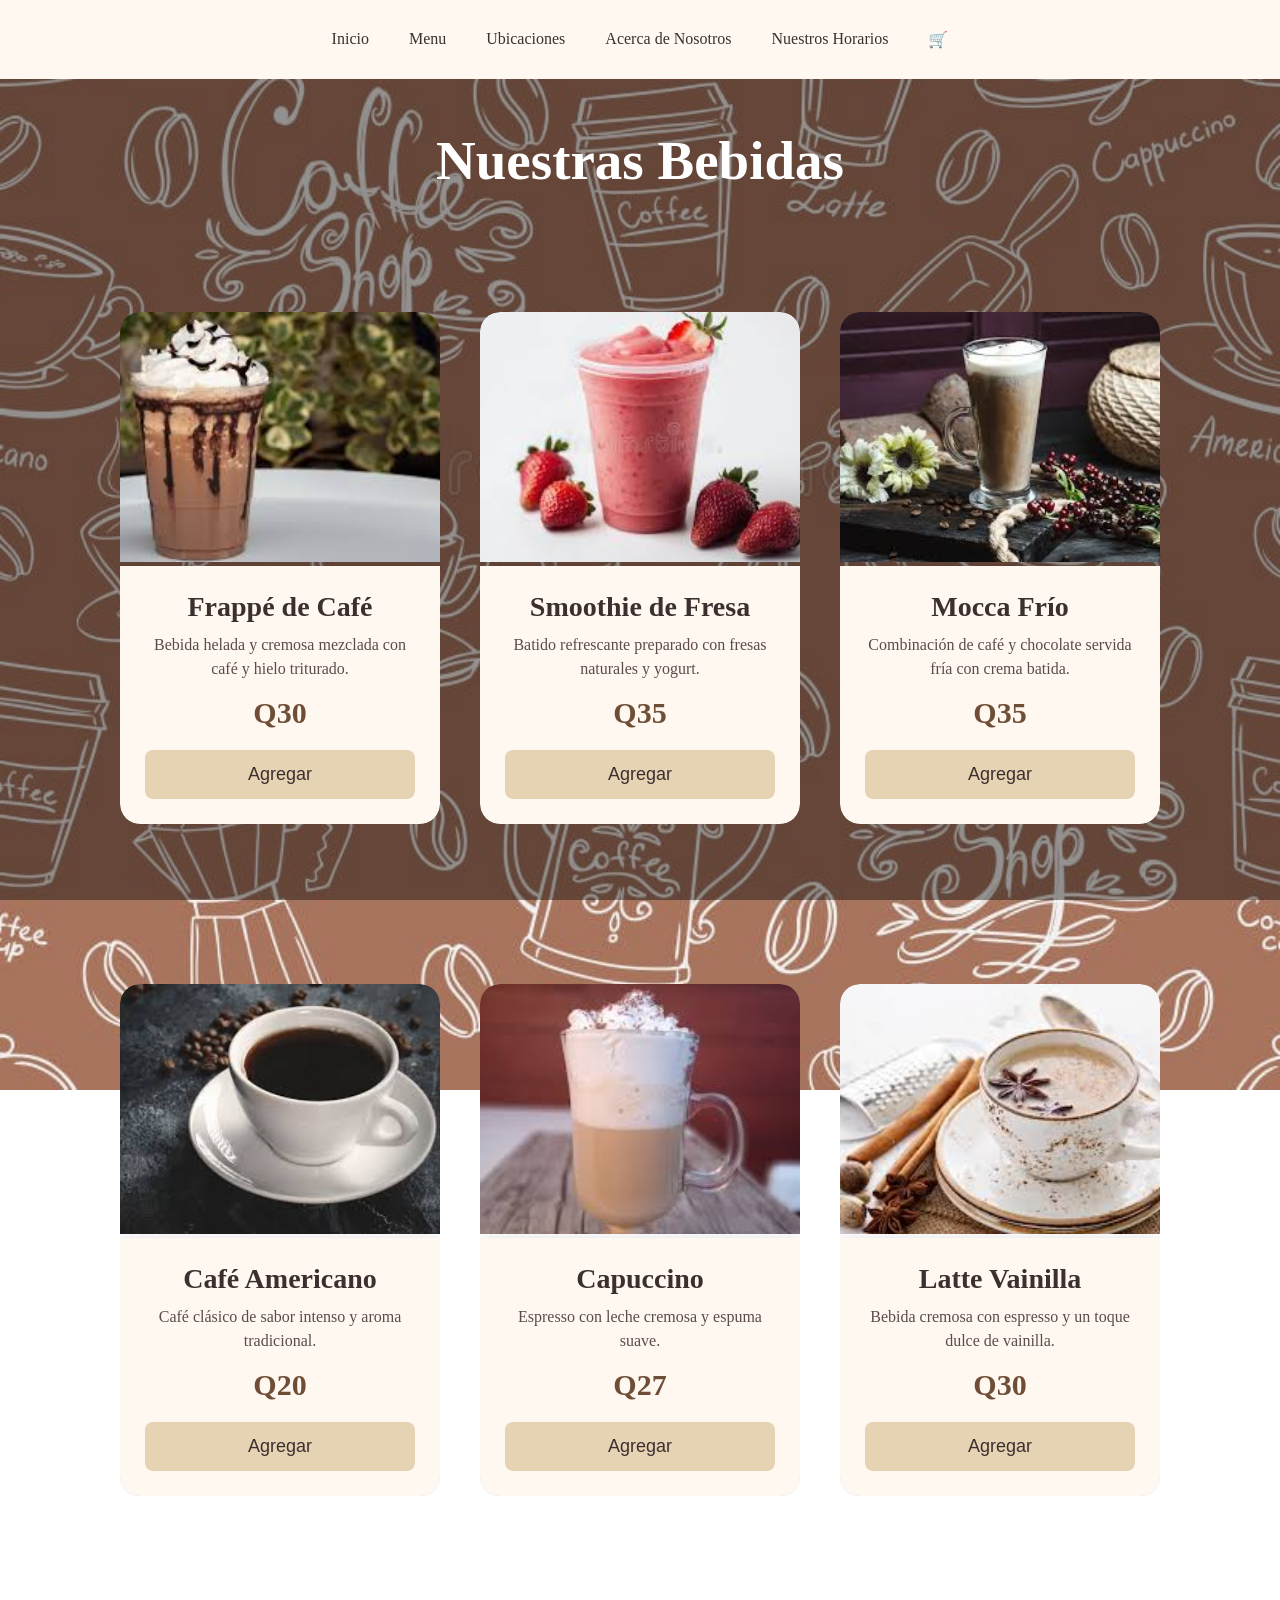
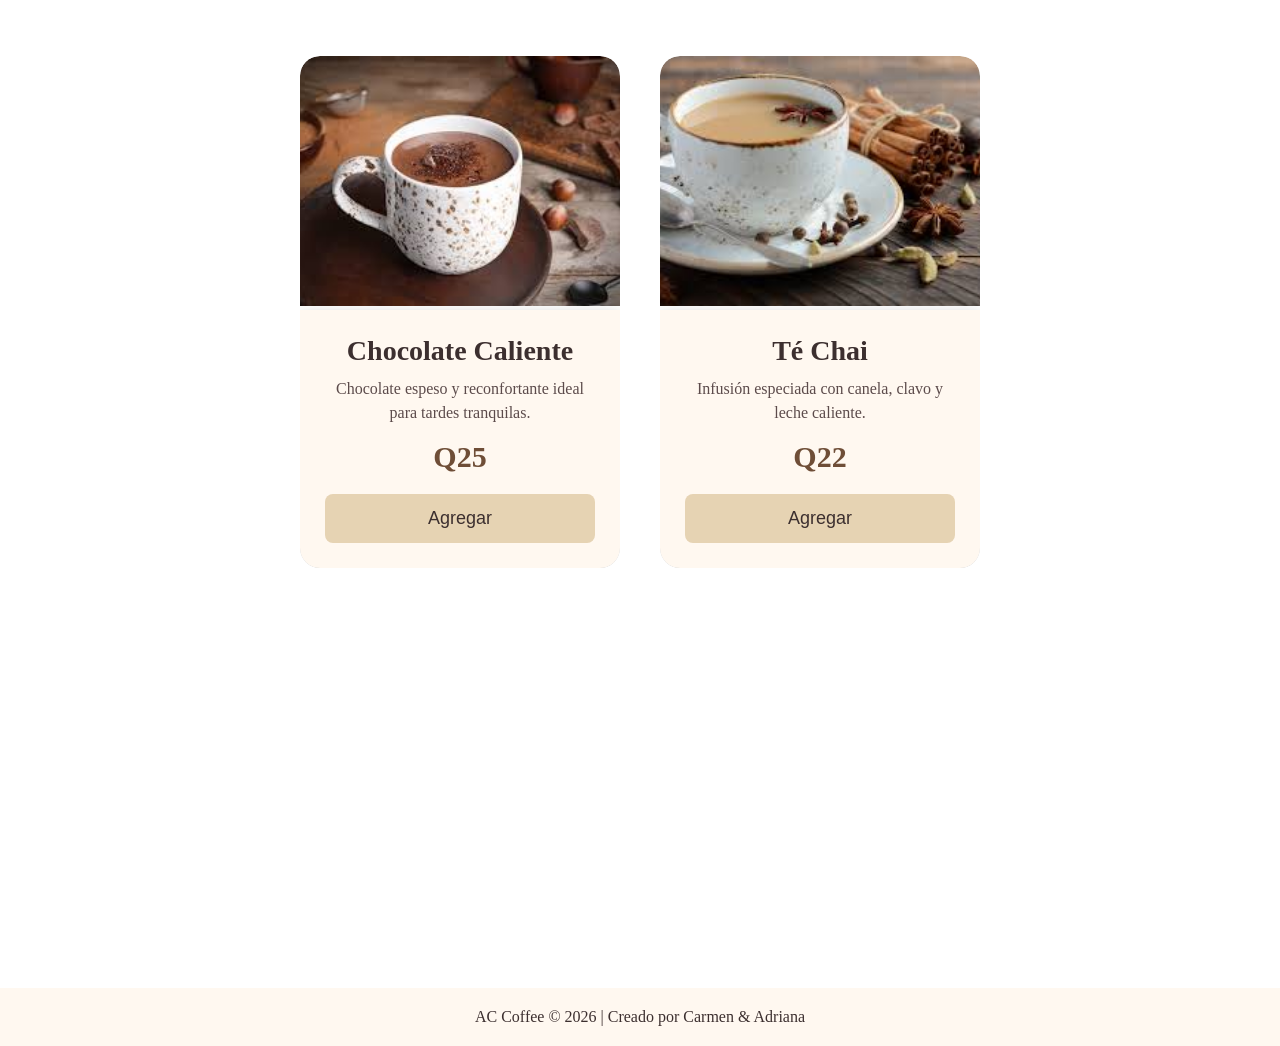
==== Bebidas.html @ 3161b87b "Update Bebidas.html" ====
<!DOCTYPE html>
<html lang="es">

<head>
    <meta charset="UTF-8">
    <meta name="viewport" content="width=device-width, initial-scale=1.0">
    <title>AC Coffee | Bebidas</title>

    <link rel="stylesheet" href="style.css">
</head>

<body>
    <nav class="navbar">
        <button class="hamburger" onclick="toggleMenu()">
            <span class="bar"></span> 
            <span class="bar"></span>   
            <span class="bar"></span>
        </button>
        <ul class="nav">
        <li><a href="index.html">Inicio</a></li>

            <li>
                <a href="#">Menu</a>
                <ul>
                    <li><a href="Bebidas.html">Bebidas</a></li>
                    <li><a href="Postres.html">Panadería y Postres</a></li>
                    <li><a href="Comidas.html">Comidas</a></li>
                </ul>
            </li>
            <li><a href="ubicaciones.html">Ubicaciones</a></li>
            <li><a href="info.html">Acerca de Nosotros</a></li>
            <li><a href="info.html">Nuestros Horarios</a></li>
            <li><a href="carrito.html">🛒</a></li>

        </ul>
    </nav>
    <h1 class="titulo-menu">Nuestras Bebidas</h1>
    <section class="productos">
        <div class="card">
            <img src="frappe.jpg" alt="">
            <div class="info">
                <h2>Frappé de Café</h2>
                <p>Bebida helada y cremosa mezclada con café y hielo triturado.</p>
                <span class="precio">Q30</span>
                <button onclick="agregarCarrito(
                'Frappé de Café',
                30,
                'frappe.jpg'
                )">
                Agregar
                </button>

            </div>
        </div>

        <div class="card">
            <img src="smoothie.jpg" alt="">
            <div class="info">
                <h2>Smoothie de Fresa</h2>
                <p>Batido refrescante preparado con fresas naturales y yogurt.</p>
                <span class="precio">Q35</span>

                <button onclick="agregarCarrito(
                'Smoothie de Fresa',
                35,
                'smoothie.jpg'
                )">
                Agregar
                </button>

            </div>
        </div>

        <div class="card">
            <img src="mocca.jpg" alt="">
            <div class="info">
                <h2>Mocca Frío</h2>
                <p>Combinación de café y chocolate servida fría con crema batida.</p>
                <span class="precio">Q35</span>

                <button onclick="agregarCarrito(
                'Mocha Frío',
                35,
                'mocca.jpg'
                )">
                Agregar
                </button>

            </div>
        </div>

        <div class="card">
            <img src="americano.jpg" alt="">
            <div class="info">
                <h2>Café Americano</h2>
                <p>Café clásico de sabor intenso y aroma tradicional.</p>
                <span class="precio">Q20</span>

                <button onclick="agregarCarrito(
                'Café Americano',
                20,
                'americano.jpg'
                )">
                Agregar
                </button>

            </div>
        </div>

        <div class="card">
            <img src="capuccino.jpg" alt="">
            <div class="info">
                <h2>Capuccino</h2>
                <p>Espresso con leche cremosa y espuma suave.</p>
                <span class="precio">Q27</span>

                <button onclick="agregarCarrito(
                'Capuccino',
                27,
                'capuccino.jpg'
                )">
                Agregar
                </button>

            </div>
        </div>

        <div class="card">
            <img src="latte.jpg" alt="">
            <div class="info">
                <h2>Latte Vainilla</h2>
                <p>Bebida cremosa con espresso y un toque dulce de vainilla.</p>
                <span class="precio">Q30</span>

                <button onclick="agregarCarrito(
                'Latte Vainilla',
                30,
                'latte.jpg'
                )">
                Agregar
                </button>

            </div>
        </div>

        <div class="card">
            <img src="chocolate.jpg" alt="">
            <div class="info">
                <h2>Chocolate Caliente</h2>
                <p>Chocolate espeso y reconfortante ideal para tardes tranquilas.</p>
                <span class="precio">Q25</span>

                <button onclick="agregarCarrito(
                'Chocolate Caliente',
                25,
                'chocolate.jpg'
                )">
                Agregar
                </button>

            </div>
        </div>

        <div class="card">
            <img src="chai.jpg" alt="">
            <div class="info">
                <h2>Té Chai</h2>
                <p>Infusión especiada con canela, clavo y leche caliente.</p>
                <span class="precio">Q22</span>

                <button onclick="agregarCarrito(
                'Té Chai',
                22,
                'chai.jpg'
                )">
                Agregar
                </button>

            </div>
        </div>

    </section>
<script>

function toggleMenu(){

    document.querySelector(".nav")
    .classList.toggle("active");
}

</script>
    <footer>
        <p>AC Coffee © 2026 | Creado por Carmen & Adriana</p>
    </footer>

    <script src="carrito.html"></script>

</body>

</html>
---- style.css ----
* {
    margin: 0;
    padding: 0;
    box-sizing: border-box;
}

body{
    background-image: linear-gradient(#00000066,
    #00000066),
    url("fondo999");

    background-size: cover;
    background-position: center;
    background-repeat: no-repeat;
    background-attachment: fixed;
}

.navbar{
    background-color: #FFF8F0 ;
    width: 100%;
}
.nav > li {
    position:relative;
}   
.navbar ul{
    list-style-type: none;
    display: flex;
    justify-content: center;
    padding: 15px 0;
}

.navbar li a {
    display: block;
    color: #3C2F2F;
    text-align: center;
    padding: 15px 20px;
    text-decoration: none;
    transition: background-color 0.3s;
}

.navbar li a:hover {
    background-color: #E6D3B3;
    color: #3C2F2F;
    border-bottom: 2px solid #6F4E37;
}

.nav li  ul{
    display:none;
    position:absolute;
    top:100%;
    left:0;
    background-color:#FFF8F0;
    min-width:140px;
    padding:0;
}
.nav li ul li{
    width: 100%;
}

.nav li:hover > ul{
    display: block;   
}
.hamburger {
  display: none; 
  flex-direction: column;
  gap: 5px;
  background: none;
  border: none;
  cursor: pointer;
}

.bar {
  width: 25px;
  height: 3px;
  background: white;
  transition: 0.3s;
}


@media (max-width: 768px) {
  .hamburger {
    display: flex; 
  }
  
  .nav {
position: fixed;
top: 70px;
left: -100%;
flex-direction: column;
background-color: #FFF8F0;
width: 100%;
text-align: center;
transition: 0.3s;
padding: 2rem 0;
z-index: 999;
  }
  .nav.active{
        left: 0;
    }
    .nav li a{
    color: #3C2F2F;
}
    .nav li ul{
        display: block;
        position: static;
        background-color: #E6D3B3;
        width: 100%;
    }

    .nav li ul li a{
        padding-left: 40px;
        font-size: 16px;
    }

}
footer{
    background-color:#FFF8F0;
    color:#3C2F2F;
    text-align: center;
    padding: 20px;
    margin-top: 300px;
}

.hero{
    text-align: center;
    color: white;
    padding: 150px 20px;
}

.hero h1{
    font-size: 60px;
}

.hero p{
    font-size: 25px;
}

.nosotros{
    background-color: rgba(255, 248, 240, 0.92);
    width: 80%;
    margin: 60px auto;
    padding: 40px;
    border-radius: 20px;
    text-align: center;
    box-shadow: 0 5px 15px rgba(0,0,0,0.3);
}

.nosotros h1{
    color: #6F4E37;
    margin-bottom: 20px;
    font-size: 40px;
}

.nosotros p{
    color: #3C2F2F;
    font-size: 18px;
    line-height: 1.8;
    margin-bottom: 15px;
}

.redes{
    margin-top: 10px;
}

.redes a{
    color: #3C2F2F;
    text-decoration: none;
    margin: 10px;
    font-size: 18px;
}

.redes a:hover{
    color: #E6D3B3;
}
.titulo-menu{
    text-align: center;
    color: white;
    font-size: 55px;
    margin-top: 50px;
    margin-bottom: 120px;
}
.productos{
    display: flex;
    justify-content: center;
    gap: 40px;
    flex-wrap: wrap;
    width: 90%;
    margin: auto;
}
.card{
    width: 320px;
    margin-bottom: 120px;
}
.card img{
    width: 100%;
    height:220px;
    object-fit: cover;
    border-radius: 20px 20px 0 0;
    position: static;
}

.info{
    background-color: #FFF8F0;
    border-radius: 0 0 20px 20px;
    padding: 25px;
    text-align: center;
    box-shadow: 0 5px 15px rgba(0,0,0,0.25);
}
.info h2{
    color: #3C2F2F;
    margin-bottom: 10px;
    font-size: 28px;
}

.info p{
    color: #5C4B4B;
    margin-bottom: 15px;
    line-height: 1.5;
}
.precio{
    display: block;
    font-size: 30px;
    font-weight: bold;
    color: #6F4E37;
    margin-bottom: 20px;
}
.info button{
    width: 100%;
    border: none;
    border-radius: 8px;
    padding: 14px;
    background-color: #E6D3B3;
    color: #3C2F2F;
    font-size: 18px;
    cursor: pointer;
    transition: 0.3s;
}

.info button:hover{
    background-color: #d6b98d;
    transform: scale(1.03);
}
#carrito-contenedor{
    width: 80%;
    margin: auto;
}
.producto-carrito{
    background-color: #FFF8F0;
    display: flex;
    align-items: center;
    justify-content: space-between;
    padding: 20px;
    border-radius: 20px;
    margin-bottom: 30px;
}
.producto-carrito img{
    width: 120px;
}
.producto-carrito h2{
    color: #3C2F2F;
}
.producto-carrito p{
    font-size: 22px;
    color: #6F4E37;
}
.producto-carrito button{
    background-color: #c46b6b;
    color: white;
    border: none;
    padding: 12px 18px;
    border-radius: 10px;
    cursor: pointer;
}
#total{
    text-align: center;
    color: white;
    font-size: 40px;
    margin: 40px;
}
.vaciar-btn{
    background-color: #6F4E37;
    color: white;
    border: none;
    padding: 15px 30px;
    border-radius: 10px;
    font-size: 18px;
    cursor: pointer;
    margin-bottom: 50px;
}

.ubicaciones{
    padding: 60px;
    background-color: #FFF8F0;
    text-align: center;
}

.ubicaciones h2{
    font-size: 40px;
    margin-bottom: 40px;
    color: #3C2F2F;
}

.contenedor-ubicaciones{
    display: flex;
    justify-content: center;
    gap: 30px;
    flex-wrap: wrap;
}

.sucursal{
    background-color: white;
    padding: 25px;
    width: 280px;
    border-radius: 20px;
    box-shadow: 0px 4px 10px rgba(0,0,0,0.1);
    transition: 0.3s;
}

.sucursal:hover{
    transform: translateY(-10px);
}

.sucursal h3{
    color: #6F4E37;
    margin-bottom: 15px;
}

.sucursal p{
    color: #555;
    margin: 8px 0;
}

.horario{
    background-color: rgba(255, 248, 240, 0.92);
    width: 80%;
    margin: 60px auto;
    padding: 40px;
    border-radius: 20px;
    text-align: center;
    box-shadow: 0 5px 15px rgba(0,0,0,0.3);
}
.horario h1{
    color: #6F4E37;
    margin-bottom: 20px;
    font-size: 40px;
}

.horario p{
    color: #3C2F2F;
    font-size: 18px;
    line-height: 1.8;
    margin-bottom: 15px;
}

.tabla-horarios{
    max-width: 600px;
    margin: auto;
    background-color: white;
    padding: 30px;
    border-radius: 20px;
    box-shadow: 0px 4px 10px rgba(0,0,0,0.1);
}

.dia{
    display: flex;
    justify-content: space-between;
    padding: 15px 0;
    border-bottom: 1px solid #ddd;
    font-size: 18px;
    color: #555;
}

.dia:last-child{
    border-bottom: none;
}

.dia span:first-child{
    font-weight: bold;
    color: #6F4E37;
}

.trabajo{
    background-color: rgba(255, 248, 240, 0.92);
    width: 80%;
    margin: 60px auto;
    padding: 40px;
    border-radius: 20px;
    text-align: center;
    box-shadow: 0 5px 15px rgba(0,0,0,0.3);
}

.trabajo h2{
    color: #6F4E37;
    margin-bottom: 20px;
    font-size: 40px;
}

.trabajo p{
    color: #3C2F2F;
    font-size: 18px;
    line-height: 1.8;
    margin-bottom: 15px;
}

.trabajo form{
    width: 60%;
    margin: 50px auto 0 auto;
    background: rgba(255,255,255,0.85);
    padding: 40px;
    border-radius: 25px;
    box-shadow: 0px 8px 20px rgba(0,0,0,0.15);
    backdrop-filter: blur(5px);
}

.trabajo ul{
    list-style: none;
    padding: 0;
}

.trabajo li{
    margin: 20px 0;
    text-align: left;
}

.trabajo label{
    display: block;
    margin-bottom: 10px;
    color: #6F4E37;
    font-weight: bold;
    font-size: 18px;
}

.trabajo input,
.trabajo textarea{
    width: 100%;
    padding: 15px;
    border: 1px solid #d6c5b8;
    border-radius: 15px;
    font-size: 16px;
    background-color: #f8f5f2;
}

.trabajo textarea{
    height: 120px;
    resize: none;
}

.trabajo input[type="submit"]{
    background-color: #6F4E37;
    color: white;
    border: none;
    cursor: pointer;
    transition: 0.3s;
    font-size: 18px;
    font-weight: bold;
}

.trabajo input[type="submit"]:hover{
    background-color: #4B3225;
    transform: scale(1.03);
}
.container {
  width: 90%;
  max-width: 1200px;
  margin: 0 auto; 
}
img {
  max-width: 100%;
  height: auto;
}
@media (max-width: 768px){

    .navbar{
        padding: 10px 0;
        background-color: #FFF8F0
    }

    .navbar li a{

        font-size: 18px;
        padding: 18px 20px;
        color: #6F4E37;
    }

    .hamburger{
        padding: 15px 20px;
    }

    .bar{
        width: 30px;
        height: 4px;
        color: #6F4E37;
        background-color:#6F4E37;
    }
}
.pago-container{
    width: 80%;
    margin: 50px auto;
    background-color: #FFF8F0;
    padding: 30px;
    border-radius: 20px;
    text-align: center;
    box-shadow: 0 5px 15px rgba(0,0,0,0.25);
}

.pago-container{
    width: 80%;
    margin: 50px auto;
    background: #FFF8F0;
    padding: 30px;
    border-radius: 20px;
    text-align: center;
}

.pago-container h2{
    color: #6F4E37;
    margin-bottom: 20px;
}

.form-pago{
    display: flex;
    flex-direction: column;
    gap: 15px;
}

.form-pago input,
.form-pago select{
    padding: 15px;
    border: 1px solid #d6c5b8;
    border-radius: 10px;
    font-size: 16px;
}

.form-pago button{
    background: #6F4E37;
    color: white;
    border: none;
    padding: 15px;
    border-radius: 10px;
    cursor: pointer;
    font-size: 18px;
}

.form-pago button:hover{
    background: #4B3225;
}
.pago-container{
    width: 80%;
    margin: 50px auto;
    background-color: rgba(255,248,240,0.95);
    padding: 40px;
    border-radius: 20px;
    box-shadow: 0 5px 15px rgba(0,0,0,0.25);
}

.pago-container h2{
    text-align: center;
    color: #6F4E37;
    margin-bottom: 25px;
}

.form-pago{
    display: flex;
    flex-direction: column;
    gap: 15px;
}

.form-pago input,
.form-pago select{
    padding: 15px;
    border: 1px solid #d6c5b8;
    border-radius: 10px;
    font-size: 16px;
    background-color: white;
}

.form-pago button{
    margin-top: 10px;
}
.modal{
    display:none;
    position:fixed;
    z-index:9999;
    left:0;
    top:0;
    width:100%;
    height:100%;
    background:rgba(0,0,0,0.7);
}

.modal-contenido{
    background:#FFF8F0;
    width:90%;
    max-width:550px;
    margin:50px auto;
    padding:30px;
    border-radius:20px;
    position:relative;
    box-shadow:0 5px 20px rgba(0,0,0,0.3);
}

.cerrar{
    position:absolute;
    right:20px;
    top:10px;
    font-size:35px;
    cursor:pointer;
    color:#6F4E37;
}

.modal h2{
    text-align:center;
    color:#6F4E37;
    margin-bottom:25px;
}

.modal form{
    display:flex;
    flex-direction:column;
    gap:15px;
}

.modal input,
.modal select{
    padding:14px;
    border:1px solid #d6c5b8;
    border-radius:10px;
    font-size:16px;
    background:white;
}

.fila{
    display:flex;
    gap:10px;
}

.modal button{
    background:#6F4E37;
    color:white;
    border:none;
    padding:15px;
    border-radius:10px;
    font-size:18px;
    cursor:pointer;
}

.modal button:hover{
    background:#4B3225;
}

.btn-dark{
    background-color: #5D4037;
    border: none;
    border-radius: 30px;
    padding: 10px 25px;
    transition: .3s;
}

.btn-dark:hover{
    background-color: #8D6E63;
    color: white;
}

.producto-detalle{
display:flex;
flex-wrap:wrap;
gap:60px;
padding:70px;
justify-content:center;
align-items:center;
}

.imagen-producto img{
width:450px;
border-radius:20px;
box-shadow:0 10px 25px rgba(0,0,0,.25);
}

.detalle{
max-width:500px;
background:white;
padding:35px;
border-radius:20px;
}

.detalle h1{
font-size:42px;
color:#3C2F2F;
margin-bottom:10px;
}

.detalle h2{
font-size:38px;
color:#6F4E37;
margin:20px 0;
}

.detalle p{
font-size:18px;
line-height:1.7;
color:#555;
margin-bottom:25px;
}

.estrellas{
color:gold;
font-size:25px;
margin-bottom:20px;
}

.cantidad{
display:flex;
gap:15px;
align-items:center;
margin-bottom:30px;
}

.cantidad button{
width:45px;
height:45px;
font-size:24px;
border:none;
background:#E6D3B3;
cursor:pointer;
border-radius:10px;
}

.cantidad span{
font-size:28px;
font-weight:bold;
}

.btn-carrito{
width:100%;
padding:18px;
background:#6F4E37;
color:white;
border:none;
font-size:20px;
border-radius:10px;
cursor:pointer;
margin-bottom:15px;
}

.btn-carrito:hover{
background:#5a3d2b;
}

.btn-favorito{
width:100%;
padding:18px;
background:#FFF8F0;
border:2px solid #6F4E37;
font-size:18px;
border-radius:10px;
cursor:pointer;
}

.reseñas{
width:80%;
margin:auto;
background:white;
padding:40px;
border-radius:20px;
margin-bottom:80px;

}

.reseñas textarea{
width:100%;
height:120px;
padding:15px;
margin:20px 0;
font-size:16px;
border-radius:10px;
}

.reseñas button{
padding:15px 30px;
background:#6F4E37;
color:white;
border:none;
border-radius:10px;
cursor:pointer;
}

.comentario{
margin-top:30px;
padding:20px;
background:#f8f8f8;
border-radius:15px;

}

.estrellas-grandes{
font-size:35px;
color:gold;
margin-bottom:20px;
}

.carousel-item img{
    height: 600px;
    object-fit: cover;
}


.carousel-caption{
    background: rgba(0,0,0,.45);
    padding: 25px;
    border-radius: 20px;
}


.card{
    border-radius: 20px;
    overflow: hidden;
    transition: .3s;
}

.card:hover{
    transform: translateY(-10px);
}

.card img{
    height: 250px;
    object-fit: cover;
}

h2{
    color:#F5E6D3;
}

.btn-warning{
    background-color:#8B5E3C;
    border:none;
    color:white;
}

.btn-warning:hover{
    background-color:#5D4037;
}
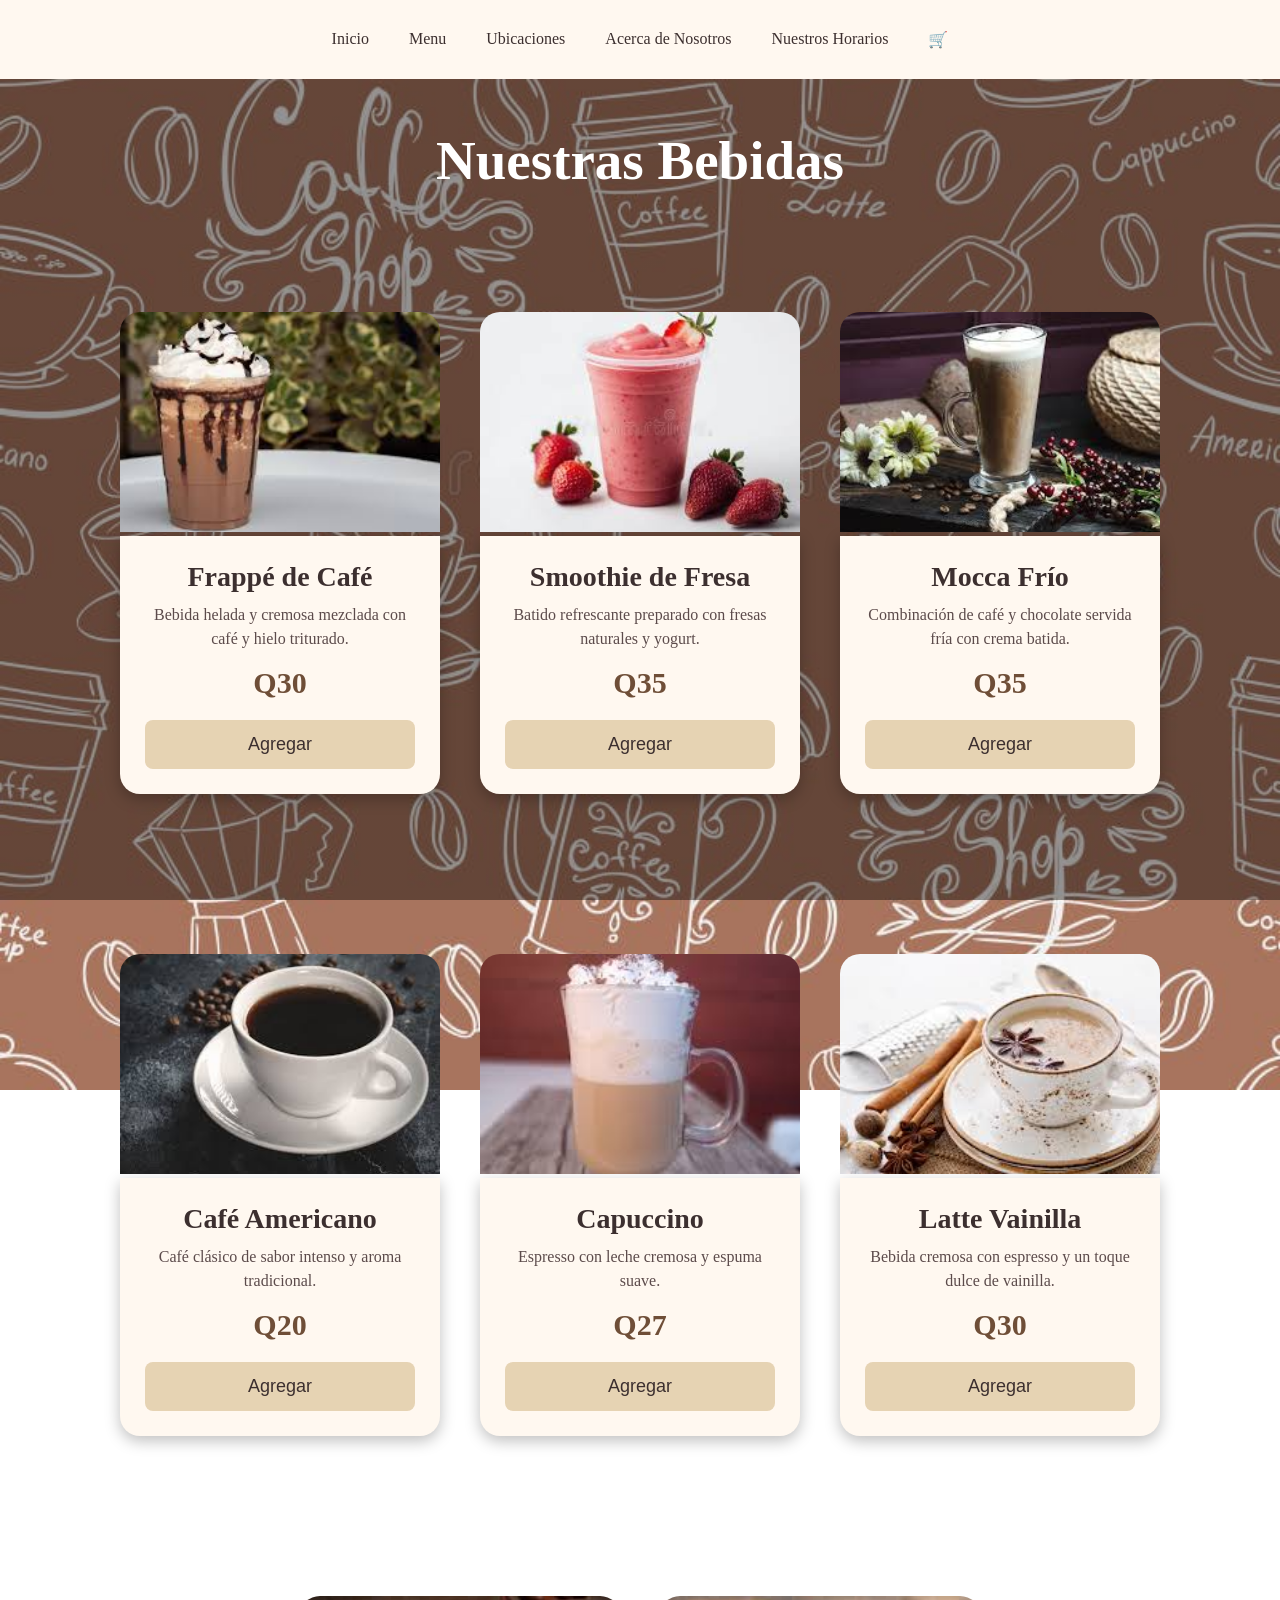
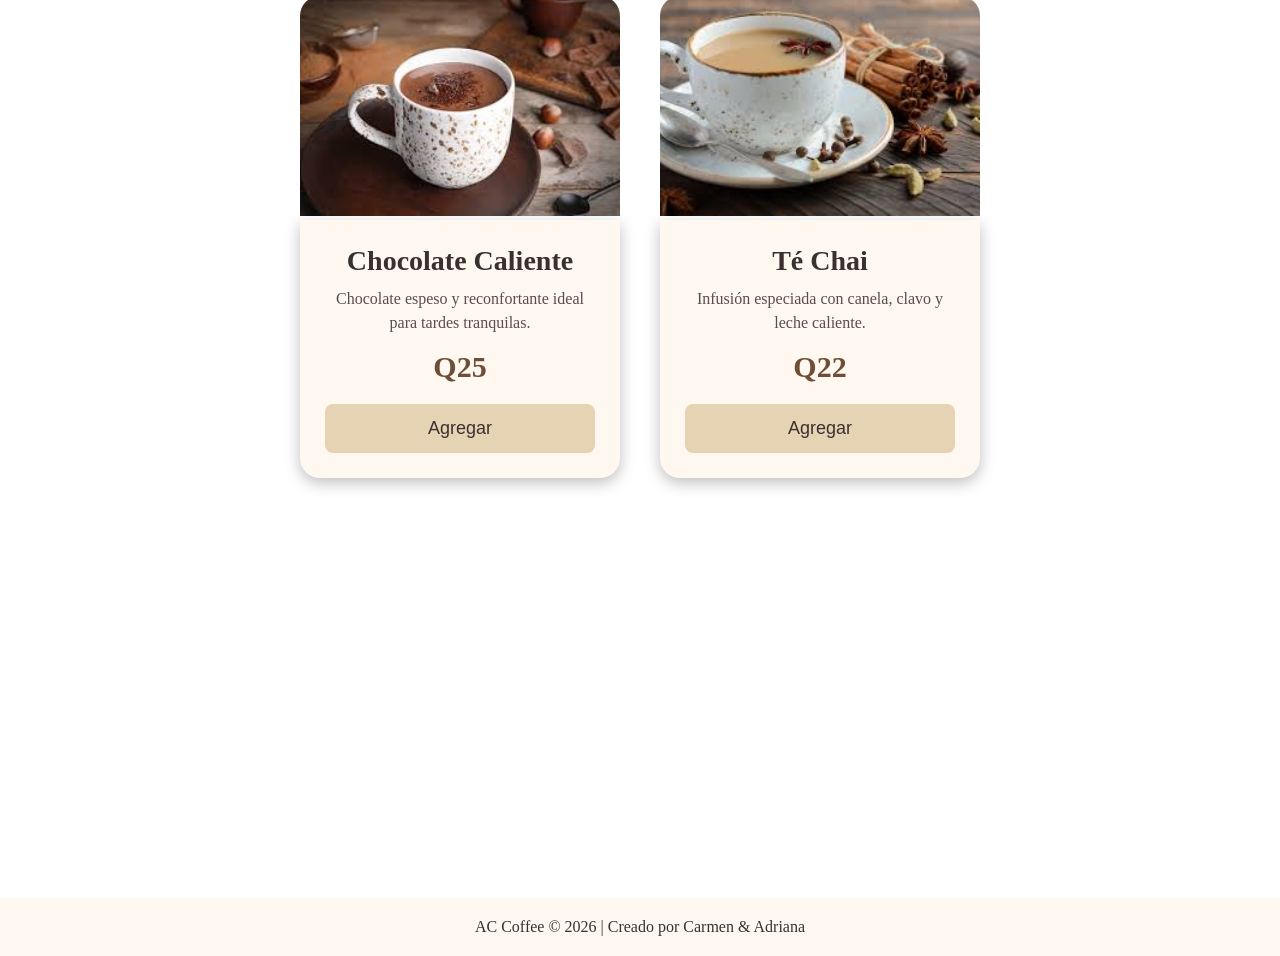
==== commit 754cf1b5: "Update Bebidas.html" ====
--- a/Bebidas.html
+++ b/Bebidas.html
@@ -193,7 +193,7 @@
         <p>AC Coffee © 2026 | Creado por Carmen & Adriana</p>
     </footer>
 
-    <script src="carrito.html"></script>
+    <script src="carrito.sk"></script>
 
 </body>
 
--- a/style.css
+++ b/style.css
@@ -798,44 +798,122 @@
 margin-bottom:20px;
 }
 
-.carousel-item img{
+
+
+.carrusel{
+    width: 90%;
+    height: 600px;
+    margin: 40px auto;
+    position: relative;
+    overflow: hidden;
+    border-radius: 20px;
+}
+
+
+.slide{
+    display: none;
+    position: relative;
+}
+
+
+.slide.activo{
+    display: block;
+}
+
+
+.slide img{
+    width: 100%;
     height: 600px;
     object-fit: cover;
 }
 
 
-.carousel-caption{
-    background: rgba(0,0,0,.45);
-    padding: 25px;
-    border-radius: 20px;
-}
-
-
-.card{
-    border-radius: 20px;
-    overflow: hidden;
-    transition: .3s;
-}
-
-.card:hover{
-    transform: translateY(-10px);
-}
-
-.card img{
-    height: 250px;
-    object-fit: cover;
-}
-
-h2{
-    color:#F5E6D3;
-}
-
-.btn-warning{
-    background-color:#8B5E3C;
+
+.texto-carrusel{
+    position: absolute;
+    top: 50%;
+    left: 50%;
+    transform: translate(-50%, -50%);
+
+    text-align: center;
+    color: white;
+
+    background: rgba(62,39,35,.65);
+
+    padding: 30px;
+    border-radius: 20px;
+}
+
+
+
+.texto-carrusel h1{
+    font-size: 45px;
+}
+
+
+.texto-carrusel p{
+    font-size: 20px;
+}
+
+
+
+.texto-carrusel a{
+
+    display: inline-block;
+
+    margin-top: 15px;
+
+    padding: 12px 25px;
+
+    background:#8B5E3C;
+
+    color:white;
+
+    text-decoration:none;
+
+    border-radius:30px;
+
+}
+
+
+
+.texto-carrusel a:hover{
+
+    background:#5D4037;
+
+}
+
+
+
+
+.anterior,
+.siguiente{
+
+    position:absolute;
+
+    top:50%;
+
+    transform:translateY(-50%);
+
+    background:rgba(0,0,0,.4);
+
+    color:white;
+
     border:none;
-    color:white;
-}
-
-.btn-warning:hover{
-    background-color:#5D4037;
-}
+
+    font-size:35px;
+
+    padding:15px;
+
+    cursor:pointer;
+
+}
+
+
+.anterior{
+    left:20px;
+}
+
+.siguiente{
+    right:20px;
+}
